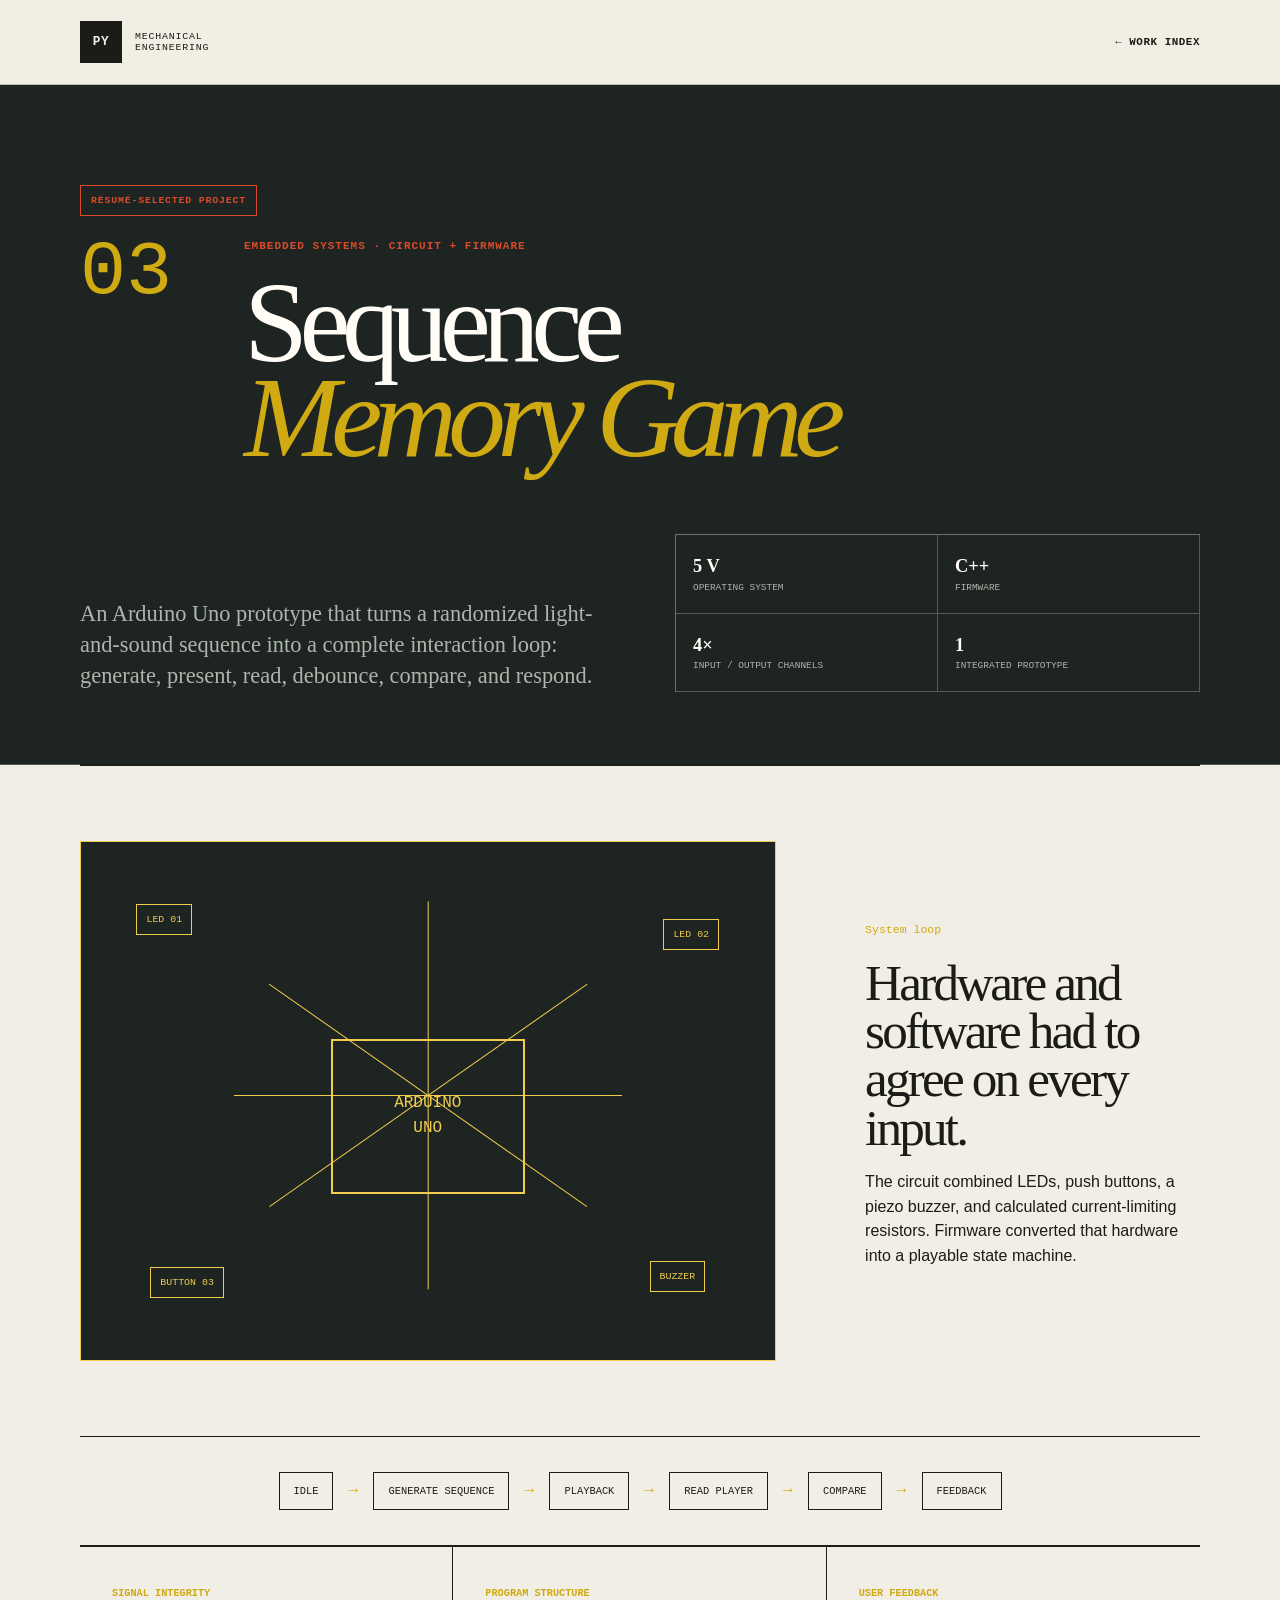
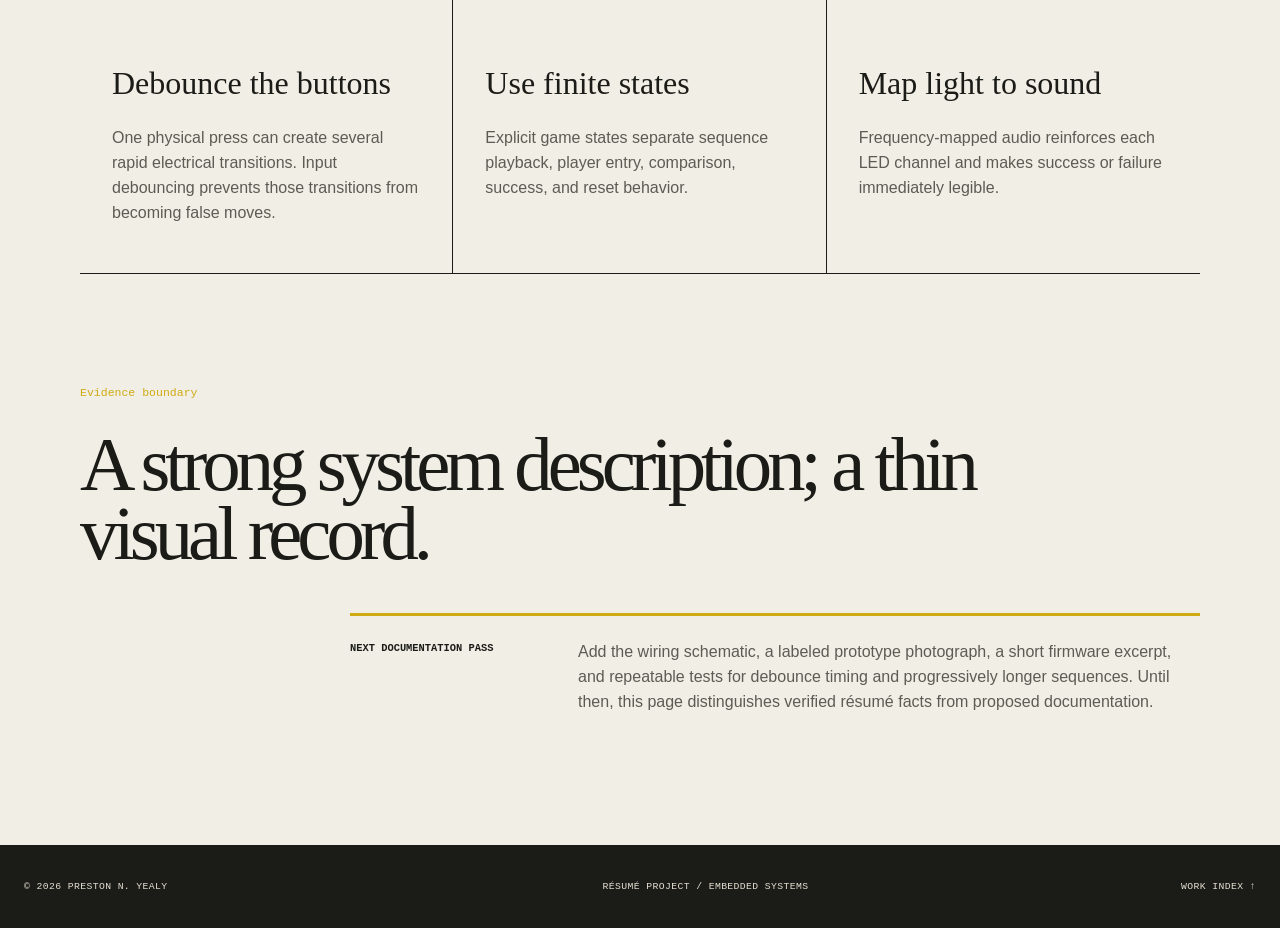
==== projects/arduino-memory-game.html @ 8dc43fe0 "Give portfolio projects distinct visual narratives" ====
<!DOCTYPE html>
<html lang="en">
<head><meta charset="UTF-8"><meta name="viewport" content="width=device-width, initial-scale=1.0"><meta name="description" content="Arduino sequence memory game case study by Preston N. Yealy."><title>Arduino Memory Game | Preston N. Yealy</title><link rel="stylesheet" href="../styles.css"></head>
<body class="project-page project-arduino">
<header class="site-header case-header"><div class="header-inner"><a class="wordmark" href="../index.html"><span>PY</span><small>Mechanical<br>Engineering</small></a><a class="back-link" href="../index.html#projects">← Work index</a></div></header>
<main class="case-main">
  <section class="case-masthead"><span class="resume-project-badge">Résumé-selected project</span><div class="case-title-grid"><span class="case-number">03</span><div><p class="kicker">Embedded systems · Circuit + firmware</p><h1>Sequence<br><em>Memory Game</em></h1></div></div><div class="case-summary"><p>An Arduino Uno prototype that turns a randomized light-and-sound sequence into a complete interaction loop: generate, present, read, debounce, compare, and respond.</p><ul class="case-facts"><li><strong>5 V</strong><span>Operating system</span></li><li><strong>C++</strong><span>Firmware</span></li><li><strong>4×</strong><span>Input / output channels</span></li><li><strong>1</strong><span>Integrated prototype</span></li></ul></div></section>
  <section class="embedded-hero"><div class="circuit-map"><span class="chip">ARDUINO<br>UNO</span><span class="node n1">LED 01</span><span class="node n2">LED 02</span><span class="node n3">BUTTON 03</span><span class="node n4">BUZZER</span><i></i><i></i><i></i><i></i></div><div><span class="case-section-index">System loop</span><h2>Hardware and software had to agree on every input.</h2><p>The circuit combined LEDs, push buttons, a piezo buzzer, and calculated current-limiting resistors. Firmware converted that hardware into a playable state machine.</p></div></section>
  <section class="state-flow"><span>Idle</span><i>→</i><span>Generate sequence</span><i>→</i><span>Playback</span><i>→</i><span>Read player</span><i>→</i><span>Compare</span><i>→</i><span>Feedback</span></section>
  <section class="decision-board"><div><span>Signal integrity</span><h3>Debounce the buttons</h3><p>One physical press can create several rapid electrical transitions. Input debouncing prevents those transitions from becoming false moves.</p></div><div><span>Program structure</span><h3>Use finite states</h3><p>Explicit game states separate sequence playback, player entry, comparison, success, and reset behavior.</p></div><div><span>User feedback</span><h3>Map light to sound</h3><p>Frequency-mapped audio reinforces each LED channel and makes success or failure immediately legible.</p></div></section>
  <section class="next-section"><span class="case-section-index">Evidence boundary</span><h2>A strong system description; a thin visual record.</h2><div class="next-callout"><strong>Next documentation pass</strong><p>Add the wiring schematic, a labeled prototype photograph, a short firmware excerpt, and repeatable tests for debounce timing and progressively longer sequences. Until then, this page distinguishes verified résumé facts from proposed documentation.</p></div></section>
</main><footer class="site-footer"><p>© <span data-year></span> Preston N. Yealy</p><p>Résumé project / Embedded systems</p><a href="../index.html#projects">Work index ↑</a></footer><script src="../script.js"></script></body></html>
---- styles.css ----
:root {
  --paper: #f1eee5;
  --paper-deep: #e4dfd2;
  --ink: #1b1b17;
  --ink-soft: #5d5b53;
  --line: rgba(27, 27, 23, 0.24);
  --line-light: rgba(27, 27, 23, 0.12);
  --signal: #d94b2b;
  --signal-dark: #a9341d;
  --night: #1d2421;
  --night-soft: #aeb5ad;
  --white: #fffdf6;
  --serif: "Iowan Old Style", "Palatino Linotype", "Book Antiqua", Georgia, serif;
  --sans: "Helvetica Neue", Helvetica, Arial, sans-serif;
  --mono: "IBM Plex Mono", "Courier New", monospace;
  --max: 1260px;
}

* {
  box-sizing: border-box;
}

html {
  scroll-behavior: smooth;
}

body {
  margin: 0;
  overflow-x: hidden;
  background:
    linear-gradient(rgba(27, 27, 23, 0.025) 1px, transparent 1px),
    linear-gradient(90deg, rgba(27, 27, 23, 0.025) 1px, transparent 1px),
    var(--paper);
  background-size: 28px 28px;
  color: var(--ink);
  font-family: var(--sans);
  line-height: 1.55;
}

img {
  max-width: 100%;
}

a {
  color: inherit;
}

button,
a {
  -webkit-tap-highlight-color: transparent;
}

.site-header {
  position: sticky;
  top: 0;
  z-index: 50;
  border-bottom: 1px solid var(--line);
  background: rgba(241, 238, 229, 0.93);
  backdrop-filter: blur(14px);
}

.header-inner {
  width: min(calc(100% - 48px), var(--max));
  min-height: 84px;
  display: flex;
  align-items: center;
  justify-content: space-between;
  gap: 40px;
  margin: auto;
}

.wordmark {
  display: flex;
  align-items: center;
  gap: 13px;
  text-decoration: none;
}

.wordmark > span {
  display: grid;
  width: 42px;
  height: 42px;
  place-items: center;
  background: var(--ink);
  color: var(--paper);
  font-family: var(--mono);
  font-size: 0.8rem;
  font-weight: 700;
  letter-spacing: 0.05em;
}

.wordmark small {
  font-family: var(--mono);
  font-size: 0.62rem;
  line-height: 1.12;
  letter-spacing: 0.08em;
  text-transform: uppercase;
}

.site-nav {
  display: flex;
  align-items: center;
  gap: 34px;
}

.site-nav a {
  display: flex;
  gap: 8px;
  align-items: baseline;
  font-size: 0.8rem;
  font-weight: 700;
  text-decoration: none;
}

.site-nav a span {
  color: var(--signal);
  font-family: var(--mono);
  font-size: 0.62rem;
}

.site-nav a:hover {
  color: var(--signal);
}

.menu-button {
  display: none;
  padding: 9px 12px;
  border: 1px solid var(--ink);
  background: transparent;
  color: var(--ink);
  font-family: var(--mono);
  font-size: 0.7rem;
  font-weight: 700;
  text-transform: uppercase;
}

.kicker {
  margin: 0 0 20px;
  font-family: var(--mono);
  font-size: 0.69rem;
  font-weight: 700;
  letter-spacing: 0.09em;
  text-transform: uppercase;
}

.home-hero {
  width: min(calc(100% - 48px), var(--max));
  min-height: calc(100vh - 84px);
  display: grid;
  grid-template-columns: minmax(0, 1.04fr) minmax(360px, 0.78fr);
  grid-template-rows: 1fr auto;
  column-gap: clamp(50px, 7vw, 110px);
  row-gap: 54px;
  align-items: center;
  margin: auto;
  padding: 80px 0 46px;
}

.hero-copy {
  align-self: center;
}

.hero-copy .kicker {
  color: var(--signal);
}

.hero-copy h1 {
  max-width: 780px;
  margin: 0;
  font-family: var(--serif);
  font-size: clamp(4rem, 7.6vw, 7.6rem);
  font-weight: 400;
  letter-spacing: -0.07em;
  line-height: 0.84;
}

.hero-copy h1 em,
.featured-copy h3 em,
.contact-grid h2 em {
  color: var(--signal);
  font-weight: 400;
}

.hero-intro {
  max-width: 620px;
  margin: 42px 0 0;
  padding-left: 22px;
  border-left: 3px solid var(--signal);
  color: var(--ink-soft);
  font-family: var(--serif);
  font-size: clamp(1.15rem, 1.7vw, 1.5rem);
  line-height: 1.45;
}

.hero-actions {
  display: flex;
  flex-wrap: wrap;
  gap: 30px;
  margin-top: 38px;
}

.text-link,
.project-link {
  display: inline-flex;
  justify-content: space-between;
  gap: 26px;
  padding-bottom: 7px;
  border-bottom: 1px solid var(--ink);
  font-family: var(--mono);
  font-size: 0.72rem;
  font-weight: 700;
  letter-spacing: 0.03em;
  text-decoration: none;
  text-transform: uppercase;
}

.text-link:hover,
.project-link:hover {
  border-color: var(--signal);
  color: var(--signal);
}

.muted-link {
  border-color: var(--line);
  color: var(--ink-soft);
}

.hero-figure {
  align-self: center;
  margin: 0;
}

.figure-frame {
  position: relative;
  padding: clamp(18px, 2.5vw, 34px);
  border: 1px solid var(--ink);
  background: var(--white);
  box-shadow: 16px 16px 0 var(--signal);
}

.figure-frame::before {
  position: absolute;
  top: 12px;
  right: 14px;
  content: "ASSY / 01";
  color: var(--ink-soft);
  font-family: var(--mono);
  font-size: 0.58rem;
  letter-spacing: 0.08em;
}

.figure-frame img {
  display: block;
  width: 100%;
  aspect-ratio: 1.15;
  object-fit: contain;
}

.crosshair {
  position: absolute;
  width: 19px;
  height: 19px;
}

.crosshair::before,
.crosshair::after {
  position: absolute;
  background: var(--signal);
  content: "";
}

.crosshair::before {
  top: 9px;
  left: 0;
  width: 19px;
  height: 1px;
}

.crosshair::after {
  top: 0;
  left: 9px;
  width: 1px;
  height: 19px;
}

.crosshair-one {
  top: 29%;
  left: 43%;
}

.crosshair-two {
  right: 25%;
  bottom: 21%;
}

.hero-figure figcaption {
  display: grid;
  grid-template-columns: auto 1fr auto;
  gap: 16px;
  margin-top: 24px;
  color: var(--ink-soft);
  font-family: var(--mono);
  font-size: 0.6rem;
  letter-spacing: 0.04em;
  text-transform: uppercase;
}

.hero-figure figcaption span:first-child {
  color: var(--signal);
}

.hero-facts {
  grid-column: 1 / -1;
  display: grid;
  grid-template-columns: repeat(4, 1fr);
  gap: 0;
  padding: 0;
  margin: 0;
  border-top: 1px solid var(--ink);
  border-bottom: 1px solid var(--ink);
  list-style: none;
}

.hero-facts li {
  min-height: 92px;
  padding: 18px 22px;
  border-right: 1px solid var(--line);
}

.hero-facts li:first-child {
  padding-left: 0;
}

.hero-facts li:last-child {
  border-right: 0;
}

.hero-facts strong,
.hero-facts span {
  display: block;
}

.hero-facts strong {
  margin-bottom: 5px;
  font-family: var(--serif);
  font-size: 1.12rem;
  font-weight: 700;
}

.hero-facts span {
  color: var(--ink-soft);
  font-size: 0.72rem;
}

.editorial-section {
  width: min(calc(100% - 48px), var(--max));
  display: grid;
  grid-template-columns: 110px minmax(270px, 0.8fr) minmax(0, 1.25fr);
  column-gap: clamp(30px, 5vw, 80px);
  margin: auto;
  padding: 138px 0;
  border-bottom: 1px solid var(--ink);
}

.section-index {
  padding-top: 4px;
  font-family: var(--mono);
  text-transform: uppercase;
}

.section-index span {
  display: block;
  color: var(--signal);
  font-size: 2.7rem;
  line-height: 1;
}

.section-index p {
  margin: 12px 0 0;
  font-size: 0.62rem;
  letter-spacing: 0.12em;
  writing-mode: vertical-rl;
}

.section-heading h2,
.work-intro h2 {
  margin: 0;
  font-family: var(--serif);
  font-size: clamp(2.5rem, 4.5vw, 4.8rem);
  font-weight: 400;
  letter-spacing: -0.055em;
  line-height: 0.98;
}

.section-heading .kicker {
  color: var(--signal);
}

.section-body {
  color: var(--ink-soft);
  font-size: 1.02rem;
}

.section-body p {
  max-width: 720px;
  margin: 0 0 23px;
}

.section-body .lead {
  color: var(--ink);
  font-family: var(--serif);
  font-size: clamp(1.45rem, 2.3vw, 2rem);
  line-height: 1.3;
}

.profile-section {
  position: relative;
  grid-template-rows: auto auto;
}

.margin-note {
  grid-column: 3;
  margin-top: 70px;
  padding: 19px 0 0 74px;
  border-top: 1px solid var(--line);
  background: linear-gradient(90deg, var(--signal) 0 48px, transparent 48px);
  font-family: var(--mono);
}

.margin-note span {
  display: block;
  margin-bottom: 8px;
  color: var(--signal);
  font-size: 0.63rem;
  font-weight: 700;
  letter-spacing: 0.1em;
  text-transform: uppercase;
}

.margin-note p {
  max-width: 560px;
  margin: 0;
  color: var(--ink-soft);
  font-size: 0.72rem;
}

.experience-section {
  grid-template-rows: auto auto;
}

.experience-list {
  grid-column: 2 / -1;
  margin-top: 72px;
  border-top: 1px solid var(--ink);
}

.experience-row {
  display: grid;
  grid-template-columns: 0.55fr 0.85fr 1.4fr;
  gap: 34px;
  padding: 38px 0 42px;
  border-bottom: 1px solid var(--line);
}

.experience-meta {
  font-family: var(--mono);
  font-size: 0.66rem;
}

.experience-meta span {
  display: block;
  margin-bottom: 6px;
}

.experience-meta span:last-child {
  color: var(--ink-soft);
}

.experience-role p {
  margin: 0 0 5px;
  color: var(--signal);
  font-family: var(--mono);
  font-size: 0.68rem;
  font-weight: 700;
  text-transform: uppercase;
}

.experience-role h3 {
  margin: 0;
  font-family: var(--serif);
  font-size: 1.45rem;
  line-height: 1.12;
}

.experience-row ul {
  padding-left: 18px;
  margin: 0;
  color: var(--ink-soft);
  font-size: 0.88rem;
}

.experience-row li + li {
  margin-top: 12px;
}

.work-section {
  padding: 140px max(24px, calc((100vw - var(--max)) / 2));
  background:
    linear-gradient(rgba(255, 253, 246, 0.025) 1px, transparent 1px),
    linear-gradient(90deg, rgba(255, 253, 246, 0.025) 1px, transparent 1px),
    var(--night);
  background-size: 28px 28px;
  color: var(--white);
}

.work-intro {
  display: grid;
  grid-template-columns: 1.2fr 0.7fr;
  gap: 80px;
  align-items: end;
  margin-bottom: 90px;
}

.work-intro .kicker {
  color: #f06a47;
}

.work-intro > p {
  max-width: 480px;
  margin: 0;
  color: var(--night-soft);
  font-family: var(--serif);
  font-size: 1.25rem;
}

.featured-work {
  display: grid;
  grid-template-columns: minmax(0, 1.2fr) minmax(330px, 0.8fr);
  gap: clamp(45px, 7vw, 110px);
  align-items: center;
  padding-bottom: 110px;
}

.featured-image {
  position: relative;
  display: block;
  overflow: hidden;
  border: 1px solid rgba(255, 253, 246, 0.28);
  background: #e8e7df;
}

.featured-image img {
  display: block;
  width: 100%;
  transition: transform 500ms ease;
}

.featured-image:hover img {
  transform: scale(1.025);
}

.image-stamp {
  position: absolute;
  right: 0;
  bottom: 0;
  padding: 12px 15px;
  background: var(--signal);
  color: var(--white);
  font-family: var(--mono);
  font-size: 0.63rem;
  font-weight: 700;
  letter-spacing: 0.06em;
  text-transform: uppercase;
}

.project-meta {
  display: flex;
  justify-content: space-between;
  gap: 20px;
  padding-bottom: 14px;
  border-bottom: 1px solid rgba(255, 253, 246, 0.24);
  color: var(--night-soft);
  font-family: var(--mono);
  font-size: 0.6rem;
  text-transform: uppercase;
}

.featured-copy h3 {
  margin: 38px 0 30px;
  font-family: var(--serif);
  font-size: clamp(3.5rem, 6vw, 6.5rem);
  font-weight: 400;
  letter-spacing: -0.065em;
  line-height: 0.82;
}

.featured-copy p {
  max-width: 520px;
  margin: 0 0 38px;
  color: var(--night-soft);
  font-size: 0.94rem;
}

.featured-copy .project-link {
  border-color: rgba(255, 253, 246, 0.4);
}

.project-ledger {
  border-top: 1px solid rgba(255, 253, 246, 0.5);
}

.project-ledger article {
  display: grid;
  grid-template-columns: 70px 1fr 1fr 170px;
  gap: 28px;
  align-items: center;
  min-height: 148px;
  border-bottom: 1px solid rgba(255, 253, 246, 0.17);
}

.ledger-number {
  color: #f06a47;
  font-family: var(--mono);
  font-size: 0.72rem;
}

.project-ledger article > div p {
  margin: 0 0 7px;
  color: #f06a47;
  font-family: var(--mono);
  font-size: 0.58rem;
  letter-spacing: 0.08em;
  text-transform: uppercase;
}

.project-ledger h3 {
  margin: 0;
  font-family: var(--serif);
  font-size: 1.45rem;
  font-weight: 400;
}

.project-ledger article > p {
  margin: 0;
  color: var(--night-soft);
  font-size: 0.82rem;
}

.ledger-status {
  color: var(--night-soft);
  font-family: var(--mono);
  font-size: 0.61rem;
  text-align: right;
  text-transform: uppercase;
}

a.ledger-status {
  text-decoration: underline;
  text-decoration-color: rgba(255, 253, 246, 0.28);
  text-underline-offset: 5px;
  transition: color 160ms ease, text-decoration-color 160ms ease;
}

a.ledger-status:hover,
a.ledger-status:focus-visible {
  color: var(--white);
  text-decoration-color: var(--signal);
}

.capabilities-section {
  grid-template-rows: auto auto;
}

.capability-grid {
  grid-column: 2 / -1;
  display: grid;
  grid-template-columns: repeat(2, 1fr);
  margin-top: 74px;
  border-top: 1px solid var(--ink);
  border-left: 1px solid var(--ink);
}

.capability-grid article {
  min-height: 245px;
  padding: 30px;
  border-right: 1px solid var(--ink);
  border-bottom: 1px solid var(--ink);
}

.capability-grid article > span {
  display: block;
  color: var(--signal);
  font-family: var(--mono);
  font-size: 0.65rem;
}

.capability-grid h3 {
  margin: 42px 0 18px;
  font-family: var(--serif);
  font-size: 1.8rem;
  font-weight: 400;
}

.capability-grid p {
  margin: 0;
  color: var(--ink-soft);
  font-size: 0.86rem;
}

.contact-section {
  padding: 120px max(24px, calc((100vw - var(--max)) / 2));
  background: var(--signal);
  color: var(--white);
}

.contact-section .kicker {
  color: var(--ink);
}

.contact-grid {
  display: grid;
  grid-template-columns: 1.25fr 0.75fr;
  gap: 90px;
  align-items: end;
}

.contact-grid h2 {
  margin: 0;
  font-family: var(--serif);
  font-size: clamp(4rem, 8vw, 8.5rem);
  font-weight: 400;
  letter-spacing: -0.075em;
  line-height: 0.82;
}

.contact-grid h2 em {
  color: var(--ink);
}

.contact-grid > div > p {
  margin: 0 0 44px;
  font-family: var(--serif);
  font-size: 1.25rem;
}

.contact-links {
  border-top: 1px solid rgba(255, 253, 246, 0.6);
}

.contact-links a {
  display: flex;
  justify-content: space-between;
  padding: 15px 0;
  border-bottom: 1px solid rgba(255, 253, 246, 0.35);
  font-family: var(--mono);
  font-size: 0.68rem;
  font-weight: 700;
  letter-spacing: 0.07em;
  text-decoration: none;
  text-transform: uppercase;
}

.contact-links a:hover {
  color: var(--ink);
}

.site-footer {
  display: grid;
  grid-template-columns: 1fr 1fr auto;
  gap: 30px;
  padding: 34px max(24px, calc((100vw - var(--max)) / 2));
  background: var(--ink);
  color: var(--paper-deep);
  font-family: var(--mono);
  font-size: 0.61rem;
  letter-spacing: 0.04em;
  text-transform: uppercase;
}

.site-footer p {
  margin: 0;
}

.site-footer a {
  text-decoration: none;
}

.site-footer a:hover {
  color: #f06a47;
}

/* Project case study */

.project-page {
  background: var(--paper);
}

.case-header .header-inner {
  max-width: 1120px;
}

.back-link {
  font-family: var(--mono);
  font-size: 0.68rem;
  font-weight: 700;
  letter-spacing: 0.05em;
  text-decoration: none;
  text-transform: uppercase;
}

.back-link:hover {
  color: var(--signal);
}

.case-main {
  width: min(calc(100% - 48px), 1120px);
  margin: auto;
}

.case-masthead {
  padding: 100px 0 72px;
  border-bottom: 1px solid var(--ink);
}

.case-title-grid {
  display: grid;
  grid-template-columns: 120px 1fr;
  gap: 44px;
}

.case-number {
  color: var(--signal);
  font-family: var(--mono);
  font-size: 4.8rem;
  line-height: 0.9;
}

.case-masthead .kicker {
  color: var(--signal);
}

.case-masthead h1 {
  max-width: 870px;
  margin: 0;
  font-family: var(--serif);
  font-size: clamp(4.5rem, 9vw, 8.6rem);
  font-weight: 400;
  letter-spacing: -0.075em;
  line-height: 0.82;
}

.case-masthead h1 em {
  color: var(--signal);
  font-weight: 400;
}

.case-summary {
  display: grid;
  grid-template-columns: 1fr 1fr;
  gap: 70px;
  align-items: end;
  margin-top: 70px;
}

.case-summary > p {
  margin: 0;
  font-family: var(--serif);
  font-size: 1.4rem;
  line-height: 1.4;
}

.case-facts {
  display: grid;
  grid-template-columns: repeat(2, 1fr);
  gap: 0;
  padding: 0;
  margin: 0;
  border-top: 1px solid var(--ink);
  border-left: 1px solid var(--ink);
  list-style: none;
}

.case-facts li {
  padding: 17px;
  border-right: 1px solid var(--ink);
  border-bottom: 1px solid var(--ink);
}

.case-facts strong,
.case-facts span {
  display: block;
}

.case-facts strong {
  font-family: var(--serif);
  font-size: 1.15rem;
}

.case-facts span {
  color: var(--ink-soft);
  font-family: var(--mono);
  font-size: 0.59rem;
  text-transform: uppercase;
}

.case-hero-image {
  margin: 0;
  padding: 70px 0;
  border-bottom: 1px solid var(--ink);
}

.case-hero-image img {
  display: block;
  width: 100%;
  max-height: 720px;
  object-fit: contain;
  padding: 35px;
  border: 1px solid var(--ink);
  background: var(--white);
}

.portrait-hero img {
  max-height: 760px;
  object-fit: cover;
  object-position: center 58%;
}

.contain-hero img,
.app-hero img {
  min-height: 520px;
  object-fit: contain;
  background: #e8e6db;
}

.app-hero img {
  image-rendering: auto;
}

.wide-plot img {
  min-height: 440px;
  object-fit: contain;
  background: #f3f3f1;
}

.case-hero-image figcaption,
.drawing-grid figcaption {
  display: flex;
  justify-content: space-between;
  gap: 20px;
  margin-top: 13px;
  color: var(--ink-soft);
  font-family: var(--mono);
  font-size: 0.6rem;
  text-transform: uppercase;
}

.case-section {
  display: grid;
  grid-template-columns: 120px 0.72fr 1.28fr;
  gap: 44px;
  padding: 105px 0;
  border-bottom: 1px solid var(--ink);
}

.case-section-index {
  color: var(--signal);
  font-family: var(--mono);
  font-size: 0.72rem;
}

.case-section h2 {
  margin: 0;
  font-family: var(--serif);
  font-size: clamp(2.3rem, 4.2vw, 4.2rem);
  font-weight: 400;
  letter-spacing: -0.05em;
  line-height: 0.98;
}

.case-prose {
  color: var(--ink-soft);
  font-size: 1rem;
}

.case-prose p {
  margin: 0 0 22px;
}

.case-prose .lead {
  color: var(--ink);
  font-family: var(--serif);
  font-size: 1.55rem;
  line-height: 1.35;
}

.drawing-section {
  padding: 105px 0;
  border-bottom: 1px solid var(--ink);
}

.drawing-section-header {
  display: grid;
  grid-template-columns: 120px 1fr 1fr;
  gap: 44px;
  align-items: end;
  margin-bottom: 52px;
}

.drawing-section-header p:last-child {
  margin: 0;
  color: var(--ink-soft);
}

.drawing-grid {
  display: grid;
  grid-template-columns: 1.08fr 0.92fr;
  gap: 26px;
}

.drawing-grid figure {
  margin: 0;
}

.drawing-grid img {
  display: block;
  width: 100%;
  border: 1px solid var(--ink);
  background: #e9e8df;
}

.analysis-callout {
  display: flex;
  min-height: 100%;
  padding: 42px;
  border: 1px solid var(--ink);
  background: var(--night);
  color: var(--white);
  flex-direction: column;
  justify-content: flex-end;
}

.analysis-callout span {
  margin-bottom: auto;
  color: #f06a47;
  font-family: var(--mono);
  font-size: 0.63rem;
  text-transform: uppercase;
}

.analysis-callout strong {
  max-width: 520px;
  font-family: var(--serif);
  font-size: clamp(2rem, 3.8vw, 4rem);
  font-weight: 400;
  letter-spacing: -0.045em;
  line-height: 1;
}

.analysis-callout p {
  max-width: 520px;
  margin: 26px 0 0;
  color: var(--night-soft);
}

.mechanism-hero {
  margin: 0;
  padding: 70px 0;
  border-bottom: 1px solid var(--ink);
}

.mechanism-sketch {
  position: relative;
  min-height: 560px;
  overflow: hidden;
  border: 1px solid var(--ink);
  background:
    linear-gradient(rgba(12, 30, 34, 0.08) 1px, transparent 1px),
    linear-gradient(90deg, rgba(12, 30, 34, 0.08) 1px, transparent 1px),
    #e9e8df;
  background-size: 36px 36px;
}

.mechanism-sketch::before {
  position: absolute;
  inset: 46px;
  border: 1px solid rgba(12, 30, 34, 0.25);
  content: "";
}

.mechanism-sketch .link {
  position: absolute;
  z-index: 2;
  height: 16px;
  border: 2px solid var(--ink);
  border-radius: 999px;
  background: var(--white);
  transform-origin: left center;
}

.link-a { left: 19%; top: 66%; width: 25%; transform: rotate(-28deg); }
.link-b { left: 40%; top: 46%; width: 25%; transform: rotate(18deg); }
.link-c { left: 61%; top: 54%; width: 17%; transform: rotate(-42deg); }

.mechanism-sketch .joint {
  position: absolute;
  z-index: 3;
  width: 28px;
  height: 28px;
  border: 6px solid var(--signal);
  border-radius: 50%;
  background: var(--white);
}

.joint-a { left: 39%; top: 45%; }
.joint-b { left: 61%; top: 52%; }

.sketch-pedal,
.sketch-blade,
.sketch-board {
  position: absolute;
  z-index: 2;
  padding: 12px 16px;
  border: 2px solid var(--ink);
  background: var(--white);
  font-family: var(--mono);
  font-size: 0.62rem;
  letter-spacing: 0.08em;
}

.sketch-pedal { left: 9%; top: 73%; width: 18%; transform: skewX(-18deg); }
.sketch-blade { right: 16%; top: 27%; width: 8%; height: 190px; padding: 18px 8px; background: var(--signal); color: var(--white); writing-mode: vertical-rl; }
.sketch-board { right: 8%; bottom: 16%; width: 34%; text-align: center; }

.mechanism-hero figcaption {
  display: flex;
  justify-content: space-between;
  gap: 20px;
  margin-top: 13px;
  color: var(--ink-soft);
  font-family: var(--mono);
  font-size: 0.6rem;
  text-transform: uppercase;
}

.workflow-grid {
  grid-column: 2 / -1;
  display: grid;
  grid-template-columns: repeat(2, 1fr);
  border-top: 1px solid var(--ink);
  border-left: 1px solid var(--ink);
}

.workflow-grid article {
  min-height: 215px;
  padding: 27px;
  border-right: 1px solid var(--ink);
  border-bottom: 1px solid var(--ink);
}

.workflow-grid span {
  color: var(--signal);
  font-family: var(--mono);
  font-size: 0.62rem;
}

.workflow-grid h3 {
  margin: 38px 0 14px;
  font-family: var(--serif);
  font-size: 1.5rem;
}

.workflow-grid p {
  margin: 0;
  color: var(--ink-soft);
  font-size: 0.84rem;
}

.tradeoff-section {
  margin: 0;
  padding: 110px 0;
  background: var(--night);
  box-shadow: 0 0 0 100vmax var(--night);
  clip-path: inset(0 -100vmax);
  color: var(--white);
}

.tradeoff-grid {
  display: grid;
  grid-template-columns: 120px 1fr 1fr;
  gap: 44px;
}

.tradeoff-grid .case-section-index {
  color: #f06a47;
}

.tradeoff-grid blockquote {
  margin: 0;
  font-family: var(--serif);
  font-size: clamp(2.4rem, 4.5vw, 4.6rem);
  letter-spacing: -0.05em;
  line-height: 0.98;
}

.tradeoff-copy {
  color: var(--night-soft);
}

.tradeoff-copy p {
  margin: 0 0 22px;
}

.verification-section {
  padding: 105px 0;
  border-bottom: 1px solid var(--ink);
}

.verification-header {
  display: grid;
  grid-template-columns: 120px 1fr;
  gap: 44px;
  margin-bottom: 50px;
}

.verification-header h2 {
  max-width: 800px;
  margin: 0;
  font-family: var(--serif);
  font-size: clamp(2.5rem, 5vw, 5rem);
  font-weight: 400;
  letter-spacing: -0.055em;
  line-height: 0.94;
}

.verification-table {
  width: 100%;
  border-collapse: collapse;
}

.verification-table th,
.verification-table td {
  padding: 18px 14px;
  border-top: 1px solid var(--ink);
  text-align: left;
  vertical-align: top;
}

.verification-table th {
  font-family: var(--mono);
  font-size: 0.61rem;
  letter-spacing: 0.07em;
  text-transform: uppercase;
}

.verification-table td {
  color: var(--ink-soft);
  font-size: 0.86rem;
}

.verification-table td:first-child {
  width: 24%;
  color: var(--ink);
  font-family: var(--serif);
  font-size: 1.08rem;
}

.verification-table td:last-child {
  width: 18%;
  color: var(--signal);
  font-family: var(--mono);
  font-size: 0.63rem;
  text-transform: uppercase;
}

.next-section {
  padding: 110px 0 130px;
}

.next-section .case-section-index {
  display: block;
  margin-bottom: 28px;
}

.next-section h2 {
  max-width: 940px;
  margin: 0 0 45px;
  font-family: var(--serif);
  font-size: clamp(3rem, 6vw, 6.3rem);
  font-weight: 400;
  letter-spacing: -0.065em;
  line-height: 0.9;
}

.next-callout {
  display: grid;
  grid-template-columns: 190px 1fr;
  gap: 38px;
  max-width: 850px;
  margin-left: auto;
  padding-top: 24px;
  border-top: 3px solid var(--signal);
}

.next-callout strong {
  font-family: var(--mono);
  font-size: 0.65rem;
  text-transform: uppercase;
}

.next-callout p {
  margin: 0;
  color: var(--ink-soft);
}

/* Portfolio hierarchy and evidence-led case studies */
.resume-project-badge {
  display: inline-block;
  margin-bottom: 22px;
  padding: 7px 10px;
  border: 1px solid currentColor;
  color: var(--signal);
  font-family: var(--mono);
  font-size: 0.62rem;
  font-weight: 700;
  letter-spacing: 0.08em;
  text-transform: uppercase;
}

.collection-heading {
  display: grid;
  grid-template-columns: 1fr 1fr;
  gap: 40px;
  align-items: end;
  margin: 75px 0 26px;
  padding-top: 24px;
  border-top: 1px solid var(--ink);
}

.collection-heading p {
  margin: 0;
}

.collection-heading > p:last-child {
  max-width: 620px;
  color: var(--ink-soft);
}

.supporting-heading {
  margin-top: 90px;
}

.resume-project-grid,
.project-mosaic {
  display: grid;
  grid-template-columns: repeat(2, minmax(0, 1fr));
  gap: 22px;
}

.project-mosaic {
  grid-template-columns: repeat(3, minmax(0, 1fr));
}

.project-card {
  display: grid;
  grid-template-rows: auto 1fr;
  border: 1px solid var(--ink);
  background: var(--paper);
  color: var(--ink);
  text-decoration: none;
  transition: transform 180ms ease, box-shadow 180ms ease;
}

.project-card:hover {
  transform: translateY(-6px);
  box-shadow: 9px 9px 0 var(--ink);
}

.project-card figure {
  position: relative;
  min-height: 250px;
  margin: 0;
  overflow: hidden;
  border-bottom: 1px solid var(--ink);
  background: var(--night);
}

.resume-project-grid .project-card figure {
  min-height: 390px;
}

.project-card img {
  width: 100%;
  height: 100%;
  position: absolute;
  inset: 0;
  object-fit: cover;
  filter: saturate(0.78) contrast(1.05);
}

.project-card figure > figcaption {
  position: absolute;
  right: 12px;
  bottom: 12px;
  z-index: 2;
  padding: 6px 8px;
  background: var(--paper);
  font-family: var(--mono);
  font-size: 0.58rem;
  text-transform: uppercase;
}

.project-card > div {
  padding: 24px;
}

.project-card > div > p,
.project-card > div > span {
  font-family: var(--mono);
  font-size: 0.62rem;
  text-transform: uppercase;
}

.project-card > div > p {
  margin: 0;
  color: var(--signal);
}

.project-card h3 {
  margin: 24px 0 42px;
  font-family: var(--serif);
  font-size: clamp(2rem, 3vw, 3.6rem);
  font-weight: 400;
  letter-spacing: -0.05em;
  line-height: 0.95;
}

.project-card > div > span {
  display: block;
  color: var(--ink-soft);
}

.project-mosaic .project-card h3 {
  font-size: clamp(1.8rem, 2.5vw, 2.8rem);
}

.card-circuit,
.card-mechanism {
  background:
    linear-gradient(rgba(255,255,255,.08) 1px, transparent 1px),
    linear-gradient(90deg, rgba(255,255,255,.08) 1px, transparent 1px),
    var(--night);
  background-size: 24px 24px;
}

.card-circuit i,
.card-mechanism i {
  position: absolute;
  height: 3px;
  background: #f1cc4f;
  transform-origin: left center;
}

.card-circuit i:nth-child(1) { width: 42%; left: 16%; top: 28%; transform: rotate(20deg); }
.card-circuit i:nth-child(2) { width: 48%; left: 28%; top: 64%; transform: rotate(-18deg); }
.card-circuit i:nth-child(3) { width: 32%; left: 48%; top: 34%; transform: rotate(67deg); }
.card-circuit i:nth-child(4) { width: 22%; left: 12%; top: 70%; transform: rotate(-50deg); }
.card-circuit b {
  position: absolute;
  width: 48px;
  height: 48px;
  border: 3px solid #f1cc4f;
  border-radius: 50%;
}
.card-circuit b:nth-of-type(1) { left: 12%; top: 20%; }
.card-circuit b:nth-of-type(2) { right: 18%; top: 24%; }
.card-circuit b:nth-of-type(3) { left: 42%; bottom: 18%; }

.card-mechanism i:nth-child(1) { width: 48%; left: 17%; top: 58%; transform: rotate(-28deg); }
.card-mechanism i:nth-child(2) { width: 35%; left: 52%; top: 38%; transform: rotate(58deg); }
.card-mechanism i:nth-child(3) { width: 30%; left: 29%; top: 32%; transform: rotate(46deg); }
.card-mechanism b { position: absolute; width: 28px; height: 28px; border: 5px solid #f1cc4f; border-radius: 50%; }
.card-mechanism b:nth-of-type(1) { left: 15%; top: 54%; }
.card-mechanism b:nth-of-type(2) { right: 18%; top: 31%; }

.confidential-work {
  display: grid;
  grid-template-columns: 170px 1fr 220px;
  gap: 32px;
  align-items: center;
  margin-top: 55px;
  padding: 28px 0;
  border-top: 1px solid var(--ink);
  border-bottom: 1px solid var(--ink);
}

.confidential-work > span,
.confidential-work > strong {
  font-family: var(--mono);
  font-size: 0.62rem;
  text-transform: uppercase;
}

.confidential-work h3,
.confidential-work p {
  margin: 0;
}

.confidential-work h3 {
  font-family: var(--serif);
  font-size: 1.8rem;
  font-weight: 400;
}

.confidential-work p {
  color: var(--ink-soft);
}

.confidential-work > strong {
  color: var(--signal);
  text-align: right;
}

.project-page {
  --case-accent: var(--signal);
}
.project-rocky { --case-accent: #dc5b35; }
.project-arduino { --case-accent: #cfaa13; }
.project-computational { --case-accent: #236b70; }
.project-software { --case-accent: #4169a6; }
.project-thermal { --case-accent: #b84729; }
.project-mechanism { --case-accent: #887229; }
.project-experiment { --case-accent: #675394; }

.project-rocky .case-masthead {
  display: grid;
  grid-template-columns: 1fr .95fr;
  gap: 70px;
  align-items: end;
}
.project-rocky .case-masthead > .resume-project-badge { grid-column: 1 / -1; justify-self: start; }
.project-rocky .case-summary { margin-top: 0; grid-template-columns: 1fr; }

.project-arduino .case-masthead {
  position: relative;
  background: var(--night);
  box-shadow: 0 0 0 100vmax var(--night);
  clip-path: inset(0 -100vmax);
  color: var(--white);
}
.project-arduino .case-summary > p,
.project-arduino .case-facts span { color: var(--night-soft); }
.project-arduino .case-facts { border-color: rgba(255,255,255,.35); }
.project-arduino .case-facts li { border-color: rgba(255,255,255,.25); }

.project-computational .case-masthead {
  border-bottom: 8px solid var(--case-accent);
}
.project-computational .case-masthead h1 {
  font-family: var(--mono);
  font-size: clamp(3.6rem, 8vw, 8.4rem);
  letter-spacing: -.08em;
}

.project-software .case-masthead {
  margin-top: 55px;
  padding: 55px;
  border: 1px solid var(--ink);
  border-radius: 28px 28px 0 0;
  background: var(--white);
  box-shadow: 12px 12px 0 var(--case-accent);
}
.project-software .case-masthead::before {
  content: "●  ●  ●";
  display: block;
  margin-bottom: 45px;
  color: var(--case-accent);
  letter-spacing: 8px;
}

.project-thermal .case-masthead {
  background: linear-gradient(135deg, var(--night), #3b2922);
  box-shadow: 0 0 0 100vmax var(--night);
  clip-path: inset(0 -100vmax);
  color: var(--white);
}
.project-thermal .case-summary > p,
.project-thermal .case-facts span { color: var(--night-soft); }
.project-thermal .case-facts,
.project-thermal .case-facts li { border-color: rgba(255,255,255,.25); }

.project-mechanism .case-title-grid {
  grid-template-columns: 1fr;
  text-align: center;
}
.project-mechanism .case-number { justify-self: center; border: 1px solid currentColor; border-radius: 50%; padding: 14px; }
.project-mechanism .case-summary { grid-template-columns: 1fr; max-width: 850px; margin-left: auto; margin-right: auto; text-align: center; }

.project-experiment .case-masthead {
  display: grid;
  grid-template-columns: 1.25fr .75fr;
  gap: 65px;
  align-items: center;
}
.project-experiment .case-summary { grid-template-columns: 1fr; margin-top: 0; padding-left: 35px; border-left: 4px solid var(--case-accent); }

.project-page .case-masthead em,
.project-page .case-number,
.project-page .case-section-index {
  color: var(--case-accent);
}

.project-page .next-callout {
  border-color: var(--case-accent);
}

.prototype-stage,
.embedded-hero,
.software-stage,
.thermal-board,
.mechanism-brief {
  display: grid;
  grid-template-columns: 1.35fr .65fr;
  gap: clamp(35px, 7vw, 90px);
  align-items: center;
  padding: 75px 0;
  border-top: 1px solid var(--ink);
  border-bottom: 1px solid var(--ink);
}

.prototype-stage figure,
.software-stage figure,
.thermal-board figure {
  margin: 0;
}

.prototype-stage img,
.software-stage img,
.thermal-board img {
  width: 100%;
  display: block;
  background: var(--white);
}

.prototype-stage figcaption,
.software-stage figcaption,
.thermal-board figcaption,
.analysis-wall figcaption,
.experiment-board figcaption {
  display: flex;
  justify-content: space-between;
  gap: 20px;
  padding: 12px 0;
  font-family: var(--mono);
  font-size: .62rem;
  text-transform: uppercase;
}

.prototype-stage aside > span,
.sequence-heading > span,
.decision-board span,
.feedback-callout > span {
  color: var(--case-accent);
  font-family: var(--mono);
  font-size: .64rem;
  font-weight: 700;
  text-transform: uppercase;
}

.prototype-stage h2,
.embedded-hero h2,
.thermal-board h2,
.mechanism-brief h2,
.feedback-callout h2 {
  margin: 18px 0;
  font-family: var(--serif);
  font-size: clamp(2.4rem, 4vw, 4.6rem);
  font-weight: 400;
  letter-spacing: -.055em;
  line-height: .94;
}

.build-sequence {
  display: grid;
  grid-template-columns: repeat(3, 1fr);
  gap: 18px;
  padding: 90px 0;
}

.sequence-heading {
  grid-column: 1 / -1;
  display: flex;
  align-items: baseline;
  justify-content: space-between;
  margin-bottom: 20px;
}

.sequence-heading h2 { margin: 0; font-family: var(--serif); font-size: clamp(2.2rem, 4vw, 4rem); font-weight: 400; }
.build-sequence figure { margin: 0; border: 1px solid var(--ink); background: var(--white); }
.build-sequence img { width: 100%; aspect-ratio: 4 / 3; display: block; object-fit: cover; }
.build-sequence figcaption { padding: 16px; font-size: .78rem; }
.build-sequence figcaption b { display: block; margin-bottom: 9px; font-family: var(--mono); font-size: .62rem; text-transform: uppercase; }

.decision-board,
.comparison-board,
.requirements-board {
  display: grid;
  grid-template-columns: repeat(3, 1fr);
  border-top: 1px solid var(--ink);
  border-bottom: 1px solid var(--ink);
}
.decision-board > div,
.comparison-board > div {
  min-height: 280px;
  padding: 32px;
  border-right: 1px solid var(--ink);
}
.decision-board > div:last-child,
.comparison-board > div:last-child { border-right: 0; }
.decision-board h3,
.comparison-board h3 { margin: 55px 0 18px; font-family: var(--serif); font-size: 2rem; font-weight: 400; }
.decision-board p,
.comparison-board p { color: var(--ink-soft); }

.circuit-map {
  position: relative;
  min-height: 520px;
  border: 1px solid #f1cc4f;
  background: var(--night);
  color: #f1cc4f;
}
.circuit-map .chip { position: absolute; left: 36%; top: 38%; display: grid; width: 28%; aspect-ratio: 1.25; place-items: center; border: 2px solid currentColor; font-family: var(--mono); text-align: center; }
.circuit-map .node { position: absolute; padding: 9px; border: 1px solid currentColor; font: .62rem var(--mono); }
.circuit-map .n1 { left: 8%; top: 12%; }.circuit-map .n2 { right: 8%; top: 15%; }.circuit-map .n3 { left: 10%; bottom: 12%; }.circuit-map .n4 { right: 10%; bottom: 13%; }
.circuit-map i { position: absolute; left: 22%; top: 49%; width: 56%; height: 1px; background: currentColor; }
.circuit-map i:nth-of-type(2) { transform: rotate(35deg); }.circuit-map i:nth-of-type(3) { transform: rotate(145deg); }.circuit-map i:nth-of-type(4) { transform: rotate(90deg); }

.state-flow,
.cycle-flow,
.method-strip {
  display: flex;
  flex-wrap: wrap;
  align-items: center;
  justify-content: center;
  gap: 12px;
  padding: 35px 0;
  border-bottom: 1px solid var(--ink);
}
.state-flow span,
.cycle-flow span,
.method-strip span {
  padding: 10px 14px;
  border: 1px solid var(--ink);
  font-family: var(--mono);
  font-size: .65rem;
  text-transform: uppercase;
}
.state-flow i,
.cycle-flow i { color: var(--case-accent); font-style: normal; }

.software-stage ol { margin: 0; padding: 0; list-style: none; counter-reset: none; }
.software-stage li { display: grid; grid-template-columns: 38px 1fr; gap: 15px; padding: 17px 0; border-top: 1px solid var(--ink); }
.software-stage li b { color: var(--case-accent); font-family: var(--mono); }

.analysis-wall,
.experiment-board {
  display: grid;
  grid-template-columns: 1fr 1fr;
  gap: 28px;
  padding: 80px 0;
  border-top: 1px solid var(--ink);
  border-bottom: 1px solid var(--ink);
}
.analysis-wall figure,
.experiment-board figure { margin: 0; padding: 18px; border: 1px solid var(--ink); background: var(--white); }
.analysis-wall img,
.experiment-board img { width: 100%; aspect-ratio: 4 / 3; object-fit: contain; }
.analysis-wall figcaption,
.experiment-board figcaption { flex-direction: column; text-transform: none; }
.analysis-wall figcaption b,
.experiment-board figcaption b { text-transform: uppercase; }

.thermal-board blockquote { margin: 35px 0 0; padding-top: 20px; border-top: 3px solid var(--case-accent); font-family: var(--mono); font-size: .75rem; }

.mechanism-drawing {
  position: relative;
  min-height: 490px;
  overflow: hidden;
  border: 1px solid var(--ink);
  background: var(--night);
}
.mechanism-drawing i { position: absolute; left: 14%; top: 53%; width: 57%; height: 5px; background: #f1cc4f; transform-origin: left; }
.mechanism-drawing i:nth-child(1) { transform: rotate(-25deg); }.mechanism-drawing i:nth-child(2) { left: 58%; width: 30%; transform: rotate(67deg); }.mechanism-drawing i:nth-child(3) { left: 29%; top: 68%; width: 47%; transform: rotate(-52deg); }
.mechanism-drawing b { position: absolute; width: 34px; height: 34px; border: 6px solid #f1cc4f; border-radius: 50%; }
.mechanism-drawing b:nth-of-type(1) { left: 12%; top: 49%; }.mechanism-drawing b:nth-of-type(2) { right: 13%; top: 29%; }
.mechanism-drawing span { position: absolute; color: var(--white); font: .6rem var(--mono); text-transform: uppercase; }
.mechanism-drawing span:nth-of-type(1) { left: 8%; bottom: 9%; }.mechanism-drawing span:nth-of-type(2) { right: 8%; top: 9%; }
.requirements-board { grid-template-columns: repeat(4, 1fr); margin: 60px 0; }
.requirements-board div { min-height: 150px; padding: 25px; border-right: 1px solid var(--ink); }
.requirements-board div:last-child { border-right: 0; }
.requirements-board b { display: block; margin-bottom: 40px; font-family: var(--serif); font-size: 1.5rem; font-weight: 400; }
.requirements-board span { color: var(--ink-soft); font-size: .78rem; }
.feedback-callout { margin: 80px 0 120px; padding: 55px; background: var(--night); color: var(--white); }
.feedback-callout p { max-width: 760px; color: var(--night-soft); }

@media (max-width: 980px) {
  .home-hero {
    grid-template-columns: 1fr 0.72fr;
    column-gap: 42px;
  }

  .hero-copy h1 {
    font-size: clamp(3.8rem, 8vw, 6.2rem);
  }

  .editorial-section {
    grid-template-columns: 70px 0.78fr 1.22fr;
    column-gap: 34px;
  }

  .experience-row {
    grid-template-columns: 0.45fr 0.75fr 1.4fr;
    gap: 24px;
  }

  .project-ledger article {
    grid-template-columns: 50px 1fr 160px;
  }

  .ledger-status {
    grid-column: 3;
    grid-row: 1 / span 2;
  }

  .project-ledger article > p {
    grid-column: 2;
  }

  .case-section,
  .tradeoff-grid {
    grid-template-columns: 80px 0.8fr 1.2fr;
    gap: 30px;
  }
}

@media (max-width: 760px) {
  .header-inner {
    width: min(calc(100% - 32px), var(--max));
    min-height: 72px;
  }

  .menu-button {
    display: block;
  }

  .site-nav {
    position: absolute;
    top: 72px;
    left: 0;
    right: 0;
    display: none;
    flex-direction: column;
    align-items: stretch;
    gap: 0;
    padding: 8px 16px 18px;
    border-bottom: 1px solid var(--ink);
    background: var(--paper);
  }

  .site-nav.is-open {
    display: flex;
  }

  .site-nav a {
    justify-content: space-between;
    padding: 15px 0;
    border-bottom: 1px solid var(--line);
  }

  .home-hero {
    width: min(calc(100% - 32px), var(--max));
    min-height: auto;
    grid-template-columns: 1fr;
    grid-template-rows: auto;
    gap: 56px;
    padding: 70px 0 35px;
  }

  .hero-copy h1 {
    font-size: clamp(3.55rem, 17vw, 5rem);
  }

  .hero-intro {
    margin-top: 34px;
  }

  .hero-figure {
    max-width: 520px;
  }

  .figure-frame {
    box-shadow: 10px 10px 0 var(--signal);
  }

  .hero-facts {
    grid-template-columns: repeat(2, 1fr);
  }

  .hero-facts li,
  .hero-facts li:first-child {
    min-height: 82px;
    padding: 15px 12px;
    border-bottom: 1px solid var(--line);
  }

  .hero-facts li:nth-child(2) {
    border-right: 0;
  }

  .editorial-section {
    width: min(calc(100% - 32px), var(--max));
    grid-template-columns: 50px 1fr;
    gap: 26px;
    padding: 88px 0;
  }

  .section-index span {
    font-size: 2rem;
  }

  .section-heading {
    grid-column: 2;
  }

  .section-body,
  .experience-list,
  .capability-grid {
    grid-column: 1 / -1;
  }

  .section-body {
    margin-top: 42px;
  }

  .margin-note {
    grid-column: 1 / -1;
    margin-top: 42px;
    padding-left: 62px;
  }

  .experience-list {
    margin-top: 52px;
  }

  .experience-row {
    grid-template-columns: 1fr;
    gap: 19px;
  }

  .work-section {
    padding: 92px 16px;
  }

  .work-intro,
  .featured-work,
  .contact-grid {
    grid-template-columns: 1fr;
    gap: 46px;
  }

  .work-intro {
    margin-bottom: 62px;
  }

  .featured-work {
    padding-bottom: 80px;
  }

  .featured-copy h3 {
    font-size: clamp(3.7rem, 17vw, 5.4rem);
  }

  .project-ledger article {
    grid-template-columns: 36px 1fr;
    gap: 14px;
    padding: 25px 0;
  }

  .project-ledger article > p {
    grid-column: 2;
  }

  .ledger-status {
    grid-column: 2;
    grid-row: auto;
    text-align: left;
  }

  .capability-grid {
    grid-template-columns: 1fr;
    margin-top: 50px;
  }

  .capability-grid article {
    min-height: 215px;
  }

  .contact-section {
    padding: 90px 16px;
  }

  .contact-grid h2 {
    font-size: clamp(4rem, 19vw, 6rem);
  }

  .site-footer {
    grid-template-columns: 1fr;
    padding: 30px 16px;
  }

  .case-main {
    width: min(calc(100% - 32px), 1120px);
  }

  .case-masthead {
    padding: 72px 0 52px;
  }

  .case-title-grid,
  .case-summary,
  .case-section,
  .drawing-section-header,
  .tradeoff-grid,
  .verification-header {
    grid-template-columns: 1fr;
    gap: 28px;
  }

  .case-number {
    font-size: 2.4rem;
  }

  .case-masthead h1 {
    font-size: clamp(4rem, 21vw, 6rem);
  }

  .case-summary {
    margin-top: 52px;
  }

  .case-hero-image {
    padding: 50px 0;
  }

  .case-hero-image img {
    padding: 18px;
  }

  .contain-hero img,
  .app-hero img,
  .wide-plot img {
    min-height: 300px;
  }

  .mechanism-hero {
    padding: 50px 0;
  }

  .mechanism-sketch {
    min-height: 420px;
  }

  .mechanism-sketch::before {
    inset: 22px;
  }

  .sketch-blade {
    right: 10%;
    height: 145px;
  }

  .analysis-callout {
    min-height: 420px;
    padding: 30px;
  }

  .case-section,
  .drawing-section,
  .verification-section {
    padding: 78px 0;
  }

  .case-prose,
  .workflow-grid {
    grid-column: auto;
  }

  .drawing-grid,
  .workflow-grid {
    grid-template-columns: 1fr;
  }

  .tradeoff-section {
    padding-top: 80px;
    padding-bottom: 80px;
  }

  .verification-table {
    display: block;
    overflow-x: auto;
  }

  .next-section {
    padding: 80px 0 95px;
  }

  .next-callout {
    grid-template-columns: 1fr;
    gap: 16px;
  }
}

@media (max-width: 760px) {
  .collection-heading,
  .resume-project-grid,
  .project-mosaic,
  .confidential-work,
  .project-rocky .case-masthead,
  .project-experiment .case-masthead,
  .prototype-stage,
  .embedded-hero,
  .software-stage,
  .thermal-board,
  .mechanism-brief,
  .analysis-wall,
  .experiment-board {
    grid-template-columns: 1fr;
  }

  .project-mosaic {
    gap: 16px;
  }

  .resume-project-grid .project-card figure,
  .project-card figure {
    min-height: 280px;
  }

  .confidential-work > strong {
    text-align: left;
  }

  .build-sequence,
  .decision-board,
  .comparison-board,
  .requirements-board {
    grid-template-columns: 1fr;
  }

  .sequence-heading {
    display: block;
  }

  .decision-board > div,
  .comparison-board > div,
  .requirements-board > div {
    min-height: auto;
    border-right: 0;
    border-bottom: 1px solid var(--ink);
  }

  .decision-board > div:last-child,
  .comparison-board > div:last-child,
  .requirements-board > div:last-child {
    border-bottom: 0;
  }

  .project-software .case-masthead {
    margin-top: 25px;
    padding: 30px 20px;
    box-shadow: 7px 7px 0 var(--case-accent);
  }

  .project-rocky .case-summary,
  .project-experiment .case-summary {
    margin-top: 28px;
  }

  .project-experiment .case-summary {
    padding-left: 20px;
  }

  .circuit-map,
  .mechanism-drawing {
    min-height: 390px;
  }

  .feedback-callout {
    padding: 35px 24px;
  }
}

@media (prefers-reduced-motion: reduce) {
  html {
    scroll-behavior: auto;
  }

  .featured-image img {
    transition: none;
  }
}
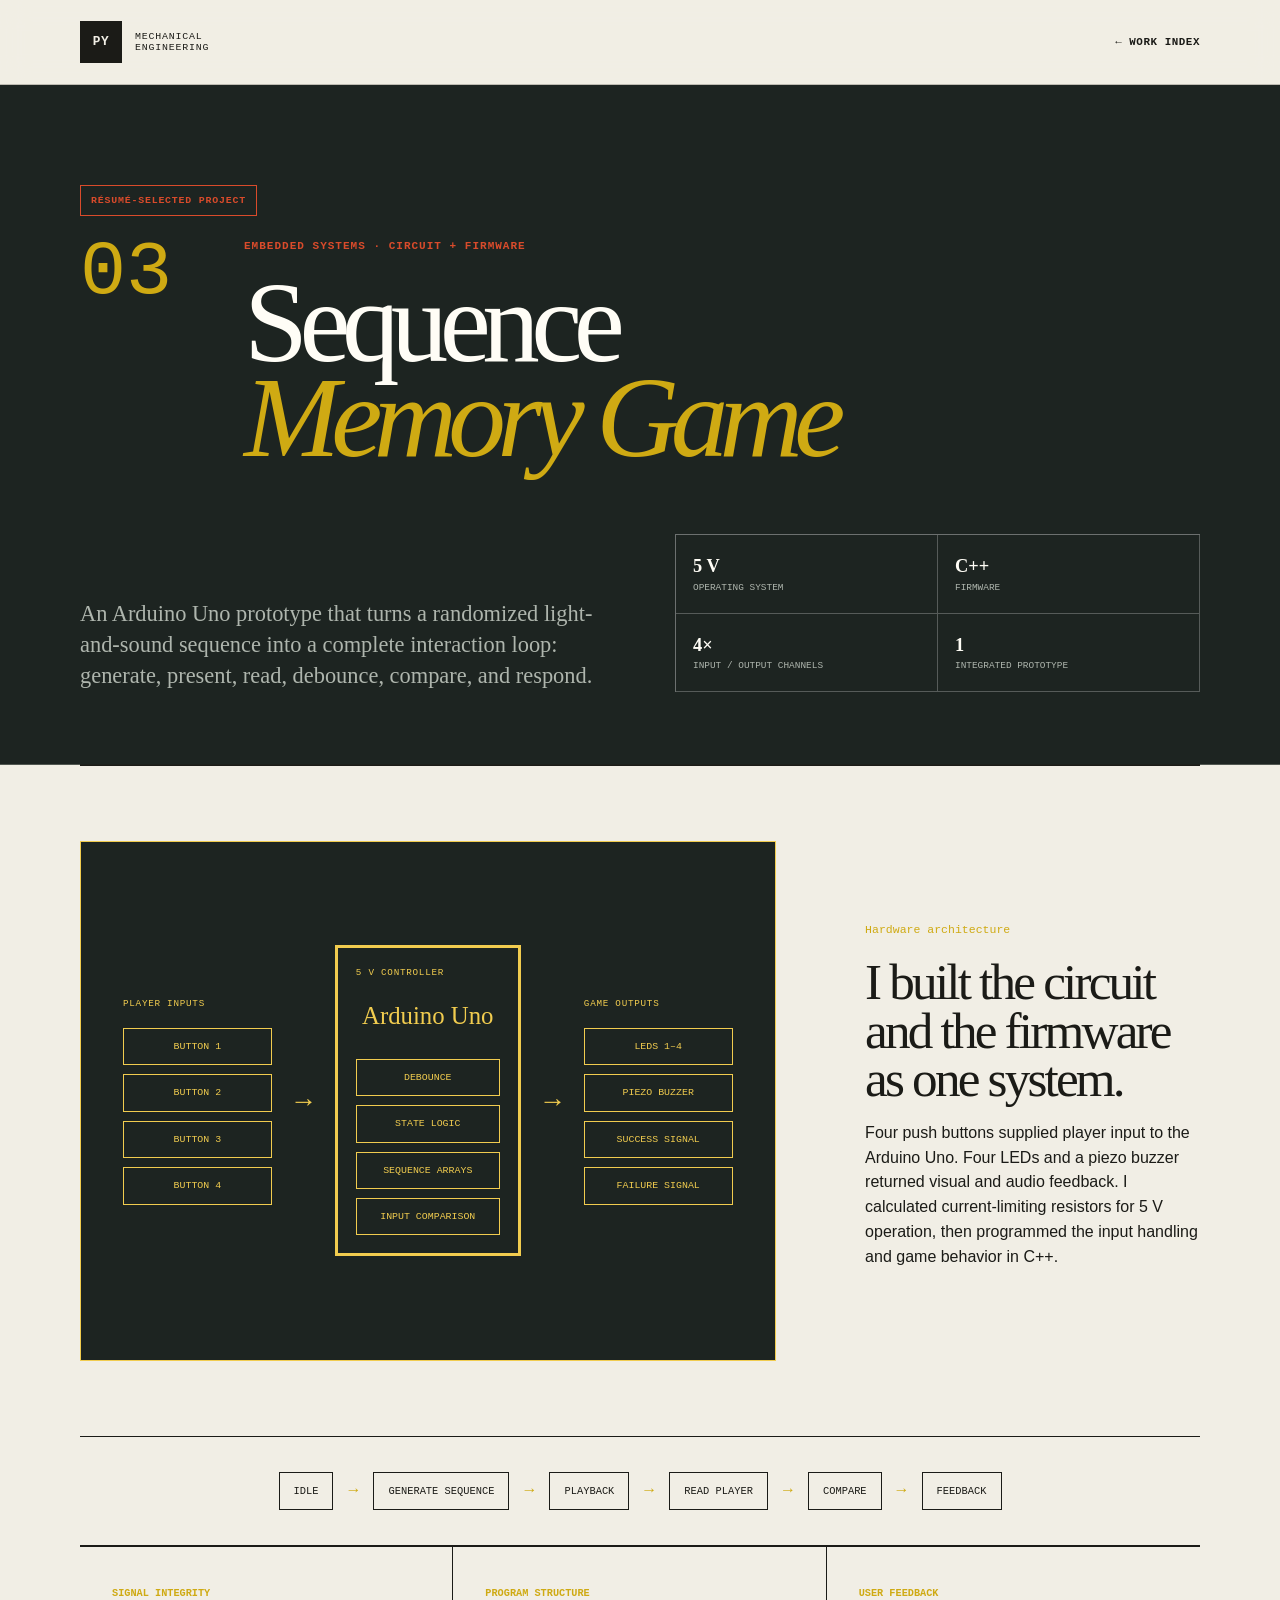
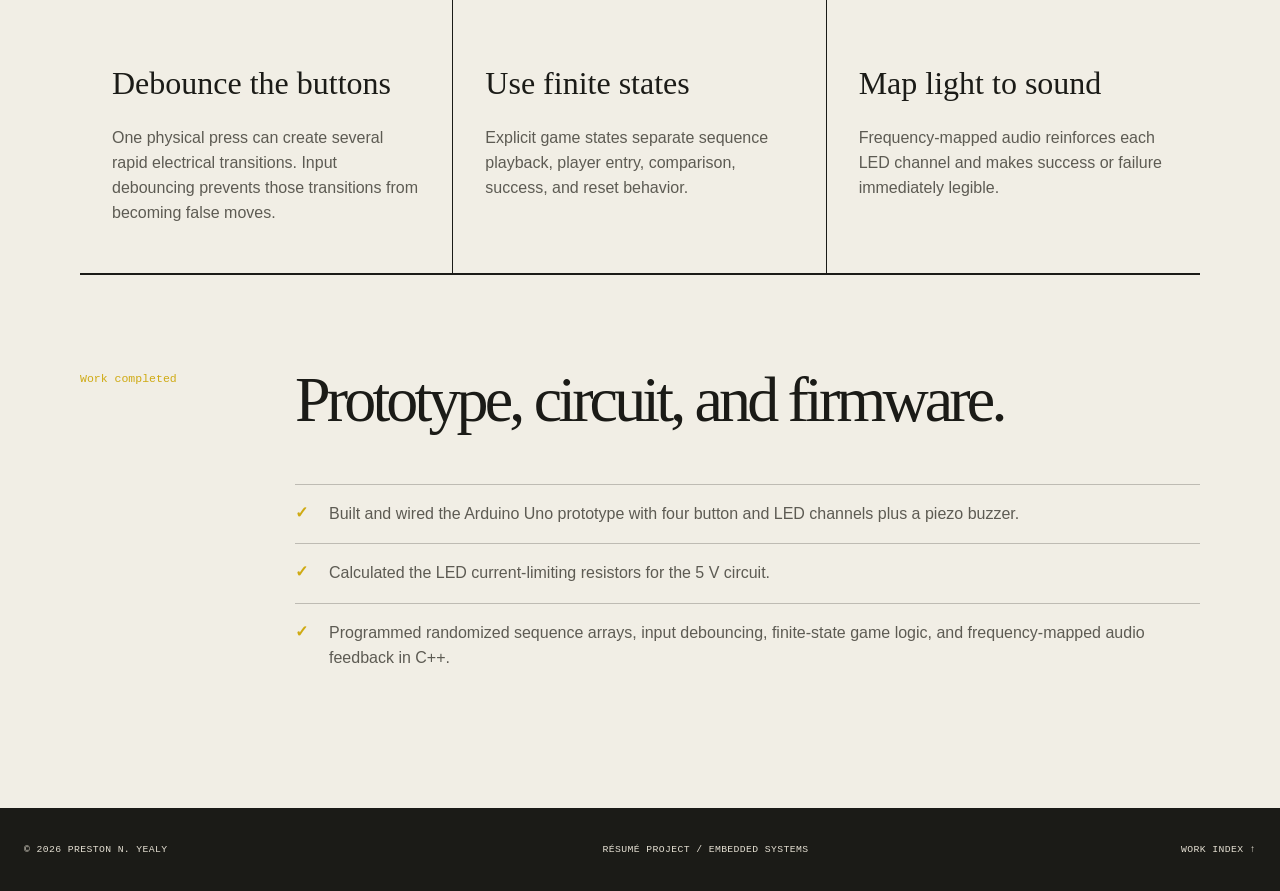
==== commit d3d8f74b: "Focus case studies on completed engineering work" ====
--- a/projects/arduino-memory-game.html
+++ b/projects/arduino-memory-game.html
@@ -5,8 +5,8 @@
 <header class="site-header case-header"><div class="header-inner"><a class="wordmark" href="../index.html"><span>PY</span><small>Mechanical<br>Engineering</small></a><a class="back-link" href="../index.html#projects">← Work index</a></div></header>
 <main class="case-main">
   <section class="case-masthead"><span class="resume-project-badge">Résumé-selected project</span><div class="case-title-grid"><span class="case-number">03</span><div><p class="kicker">Embedded systems · Circuit + firmware</p><h1>Sequence<br><em>Memory Game</em></h1></div></div><div class="case-summary"><p>An Arduino Uno prototype that turns a randomized light-and-sound sequence into a complete interaction loop: generate, present, read, debounce, compare, and respond.</p><ul class="case-facts"><li><strong>5 V</strong><span>Operating system</span></li><li><strong>C++</strong><span>Firmware</span></li><li><strong>4×</strong><span>Input / output channels</span></li><li><strong>1</strong><span>Integrated prototype</span></li></ul></div></section>
-  <section class="embedded-hero"><div class="circuit-map"><span class="chip">ARDUINO<br>UNO</span><span class="node n1">LED 01</span><span class="node n2">LED 02</span><span class="node n3">BUTTON 03</span><span class="node n4">BUZZER</span><i></i><i></i><i></i><i></i></div><div><span class="case-section-index">System loop</span><h2>Hardware and software had to agree on every input.</h2><p>The circuit combined LEDs, push buttons, a piezo buzzer, and calculated current-limiting resistors. Firmware converted that hardware into a playable state machine.</p></div></section>
+  <section class="embedded-hero"><div class="system-diagram" aria-label="Arduino memory game input, controller, and output diagram"><div class="diagram-column"><span>Player inputs</span><b>Button 1</b><b>Button 2</b><b>Button 3</b><b>Button 4</b></div><i>&rarr;</i><div class="diagram-controller"><small>5 V controller</small><strong>Arduino Uno</strong><span>Debounce</span><span>State logic</span><span>Sequence arrays</span><span>Input comparison</span></div><i>&rarr;</i><div class="diagram-column"><span>Game outputs</span><b>LEDs 1–4</b><b>Piezo buzzer</b><b>Success signal</b><b>Failure signal</b></div></div><div><span class="case-section-index">Hardware architecture</span><h2>I built the circuit and the firmware as one system.</h2><p>Four push buttons supplied player input to the Arduino Uno. Four LEDs and a piezo buzzer returned visual and audio feedback. I calculated current-limiting resistors for 5 V operation, then programmed the input handling and game behavior in C++.</p></div></section>
   <section class="state-flow"><span>Idle</span><i>→</i><span>Generate sequence</span><i>→</i><span>Playback</span><i>→</i><span>Read player</span><i>→</i><span>Compare</span><i>→</i><span>Feedback</span></section>
   <section class="decision-board"><div><span>Signal integrity</span><h3>Debounce the buttons</h3><p>One physical press can create several rapid electrical transitions. Input debouncing prevents those transitions from becoming false moves.</p></div><div><span>Program structure</span><h3>Use finite states</h3><p>Explicit game states separate sequence playback, player entry, comparison, success, and reset behavior.</p></div><div><span>User feedback</span><h3>Map light to sound</h3><p>Frequency-mapped audio reinforces each LED channel and makes success or failure immediately legible.</p></div></section>
-  <section class="next-section"><span class="case-section-index">Evidence boundary</span><h2>A strong system description; a thin visual record.</h2><div class="next-callout"><strong>Next documentation pass</strong><p>Add the wiring schematic, a labeled prototype photograph, a short firmware excerpt, and repeatable tests for debounce timing and progressively longer sequences. Until then, this page distinguishes verified résumé facts from proposed documentation.</p></div></section>
+  <section class="work-record"><span class="case-section-index">Work completed</span><h2>Prototype, circuit, and firmware.</h2><ul><li>Built and wired the Arduino Uno prototype with four button and LED channels plus a piezo buzzer.</li><li>Calculated the LED current-limiting resistors for the 5 V circuit.</li><li>Programmed randomized sequence arrays, input debouncing, finite-state game logic, and frequency-mapped audio feedback in C++.</li></ul></section>
 </main><footer class="site-footer"><p>© <span data-year></span> Preston N. Yealy</p><p>Résumé project / Embedded systems</p><a href="../index.html#projects">Work index ↑</a></footer><script src="../script.js"></script></body></html>
--- a/styles.css
+++ b/styles.css
@@ -1452,7 +1452,6 @@
   background-size: 24px 24px;
 }
 
-.card-circuit i,
 .card-mechanism i {
   position: absolute;
   height: 3px;
@@ -1460,20 +1459,46 @@
   transform-origin: left center;
 }
 
-.card-circuit i:nth-child(1) { width: 42%; left: 16%; top: 28%; transform: rotate(20deg); }
-.card-circuit i:nth-child(2) { width: 48%; left: 28%; top: 64%; transform: rotate(-18deg); }
-.card-circuit i:nth-child(3) { width: 32%; left: 48%; top: 34%; transform: rotate(67deg); }
-.card-circuit i:nth-child(4) { width: 22%; left: 12%; top: 70%; transform: rotate(-50deg); }
-.card-circuit b {
+.mini-system {
   position: absolute;
-  width: 48px;
-  height: 48px;
-  border: 3px solid #f1cc4f;
-  border-radius: 50%;
-}
-.card-circuit b:nth-of-type(1) { left: 12%; top: 20%; }
-.card-circuit b:nth-of-type(2) { right: 18%; top: 24%; }
-.card-circuit b:nth-of-type(3) { left: 42%; bottom: 18%; }
+  inset: 0;
+  display: grid;
+  grid-template-columns: 1fr auto 1.2fr auto 1fr;
+  gap: 14px;
+  align-items: center;
+  padding: 60px;
+  color: #f1cc4f;
+  font-family: var(--mono);
+  text-align: center;
+  text-transform: uppercase;
+}
+
+.mini-system span,
+.mini-system strong {
+  display: grid;
+  min-height: 105px;
+  place-items: center;
+  padding: 16px;
+  border: 2px solid currentColor;
+  font-size: .72rem;
+}
+
+.mini-system strong {
+  background: #f1cc4f;
+  color: var(--night);
+  font-size: .9rem;
+}
+
+.mini-system small {
+  font-size: .56rem;
+  font-weight: 400;
+}
+
+.mini-system i {
+  color: #f1cc4f;
+  font-style: normal;
+  font-size: 1.5rem;
+}
 
 .card-mechanism i:nth-child(1) { width: 48%; left: 17%; top: 58%; transform: rotate(-28deg); }
 .card-mechanism i:nth-child(2) { width: 35%; left: 52%; top: 38%; transform: rotate(58deg); }
@@ -1721,18 +1746,61 @@
 .decision-board p,
 .comparison-board p { color: var(--ink-soft); }
 
-.circuit-map {
-  position: relative;
+.system-diagram {
+  display: grid;
+  grid-template-columns: 1fr auto 1.25fr auto 1fr;
+  gap: 18px;
+  align-items: center;
   min-height: 520px;
+  padding: 42px;
   border: 1px solid #f1cc4f;
   background: var(--night);
   color: #f1cc4f;
 }
-.circuit-map .chip { position: absolute; left: 36%; top: 38%; display: grid; width: 28%; aspect-ratio: 1.25; place-items: center; border: 2px solid currentColor; font-family: var(--mono); text-align: center; }
-.circuit-map .node { position: absolute; padding: 9px; border: 1px solid currentColor; font: .62rem var(--mono); }
-.circuit-map .n1 { left: 8%; top: 12%; }.circuit-map .n2 { right: 8%; top: 15%; }.circuit-map .n3 { left: 10%; bottom: 12%; }.circuit-map .n4 { right: 10%; bottom: 13%; }
-.circuit-map i { position: absolute; left: 22%; top: 49%; width: 56%; height: 1px; background: currentColor; }
-.circuit-map i:nth-of-type(2) { transform: rotate(35deg); }.circuit-map i:nth-of-type(3) { transform: rotate(145deg); }.circuit-map i:nth-of-type(4) { transform: rotate(90deg); }
+
+.system-diagram > i {
+  font-style: normal;
+  font-size: 1.7rem;
+}
+
+.diagram-column,
+.diagram-controller {
+  display: grid;
+  gap: 9px;
+}
+
+.diagram-column > span,
+.diagram-controller > small {
+  margin-bottom: 8px;
+  font-family: var(--mono);
+  font-size: .58rem;
+  letter-spacing: .08em;
+  text-transform: uppercase;
+}
+
+.diagram-column b,
+.diagram-controller span {
+  padding: 10px;
+  border: 1px solid currentColor;
+  font-family: var(--mono);
+  font-size: .62rem;
+  font-weight: 400;
+  text-align: center;
+  text-transform: uppercase;
+}
+
+.diagram-controller {
+  padding: 18px;
+  border: 3px solid currentColor;
+}
+
+.diagram-controller strong {
+  margin-bottom: 14px;
+  font-family: var(--serif);
+  font-size: 1.55rem;
+  font-weight: 400;
+  text-align: center;
+}
 
 .state-flow,
 .cycle-flow,
@@ -1801,6 +1869,46 @@
 .requirements-board span { color: var(--ink-soft); font-size: .78rem; }
 .feedback-callout { margin: 80px 0 120px; padding: 55px; background: var(--night); color: var(--white); }
 .feedback-callout p { max-width: 760px; color: var(--night-soft); }
+
+.work-record {
+  display: grid;
+  grid-template-columns: 170px 1fr;
+  gap: 45px;
+  padding: 95px 0 120px;
+  border-top: 1px solid var(--ink);
+}
+
+.work-record h2 {
+  margin: 0;
+  font-family: var(--serif);
+  font-size: clamp(2.8rem, 5vw, 5.4rem);
+  font-weight: 400;
+  letter-spacing: -.06em;
+  line-height: .94;
+}
+
+.work-record ul {
+  grid-column: 2;
+  margin: 8px 0 0;
+  padding: 0;
+  list-style: none;
+}
+
+.work-record li {
+  position: relative;
+  padding: 17px 0 17px 34px;
+  border-top: 1px solid var(--line);
+  color: var(--ink-soft);
+}
+
+.work-record li::before {
+  content: "✓";
+  position: absolute;
+  left: 0;
+  color: var(--case-accent);
+  font-family: var(--mono);
+  font-weight: 700;
+}
 
 @media (max-width: 980px) {
   .home-hero {
@@ -2189,9 +2297,45 @@
     padding-left: 20px;
   }
 
-  .circuit-map,
+  .system-diagram,
   .mechanism-drawing {
     min-height: 390px;
+  }
+
+  .mini-system,
+  .system-diagram {
+    grid-template-columns: 1fr;
+  }
+
+  .mini-system {
+    gap: 7px;
+    padding: 38px 54px;
+  }
+
+  .mini-system span,
+  .mini-system strong {
+    min-height: auto;
+    padding: 10px;
+  }
+
+  .mini-system i,
+  .system-diagram > i {
+    transform: rotate(90deg);
+    text-align: center;
+  }
+
+  .system-diagram {
+    padding: 28px;
+  }
+
+  .work-record {
+    grid-template-columns: 1fr;
+    gap: 25px;
+    padding: 75px 0 90px;
+  }
+
+  .work-record ul {
+    grid-column: 1;
   }
 
   .feedback-callout {
